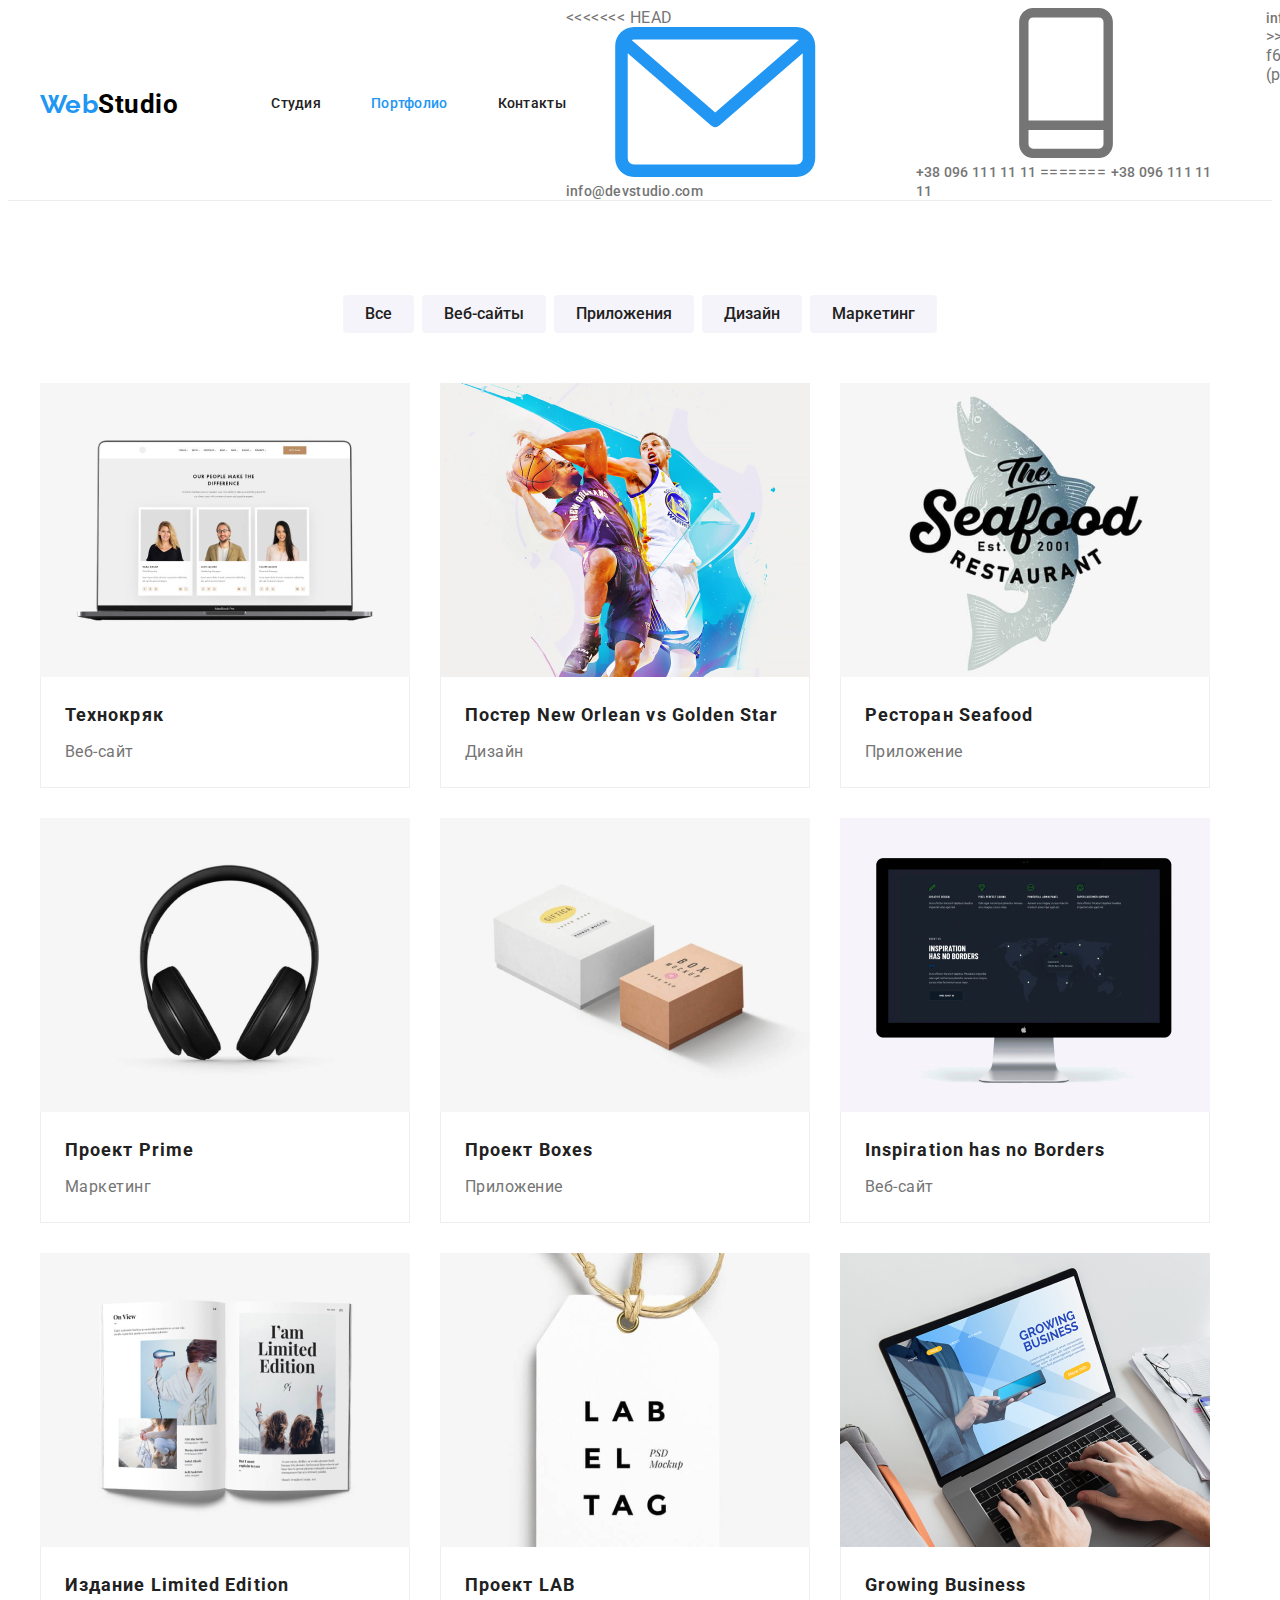
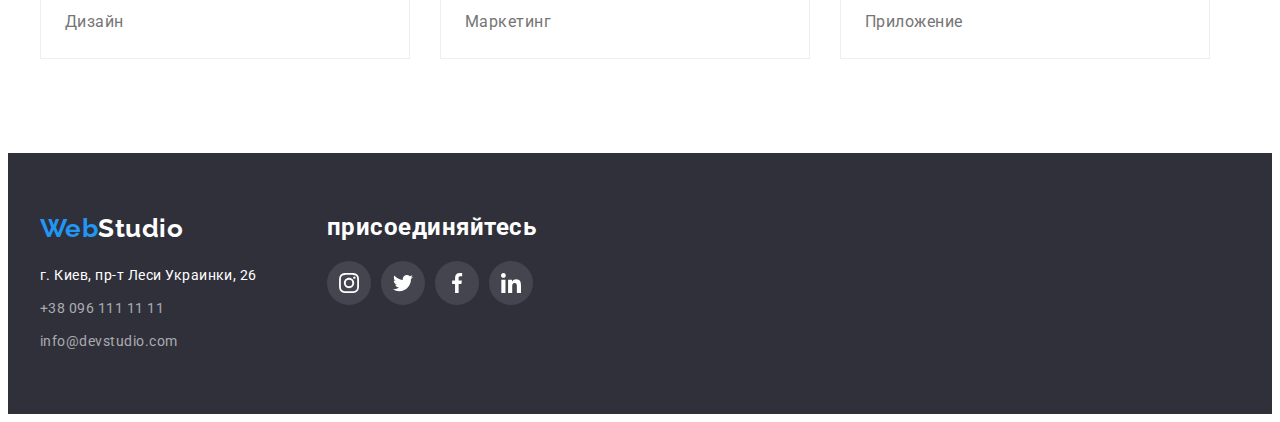
==== portfolio.html @ 820db0f3 "1" ====
<!DOCTYPE html>
<html lang="ru">
  <head>
    <meta charset="UTF-8" />
    <meta name="viewport" content="width=device-width, initial-scale=1.0" />
    <title>Document</title>
    <link rel="preconnect" href="https://fonts.googleapis.com" />
    <link rel="preconnect" href="https://fonts.gstatic.com" crossorigin />
    <link
      href="https://fonts.googleapis.com/css2?family=Raleway:wght@700&family=Roboto:wght@400;500;700;900&display=swap"
      rel="stylesheet"
    />
    <link
      rel="stylesheet"
      href="https://cdnjs.cloudflare.com/ajax/libs/modern-normalize/1.1.0/modern-normalize.min.css"
      integrity="sha512-wpPYUAdjBVSE4KJnH1VR1HeZfpl1ub8YT/NKx4PuQ5NmX2tKuGu6U/JRp5y+Y8XG2tV+wKQpNHVUX03MfMFn9Q=="
      crossorigin="anonymous"
      referrerpolicy="no-referrer"
    />
    <link rel="stylesheet" href="./css/styles.css" />
  </head>

  <body>
    <header class="head">
      <div class="container header">
        <a href="./index.html" class="logo-header"> <span>Web</span>Studio</a>
        <nav>
          <ul class="nav">
            <li class="nav-list">
              <a href="./index.html" class="nav-link">Студия</a>
            </li>
            <li class="nav-list">
              <a href="./portfolio.html" class="nav-link current">Портфолио</a>
            </li>
            <li class="nav-list"><a href="" class="nav-link">Контакты</a></li>
          </ul>
        </nav>
        <ul class="contacts">
          <li class="nav-list">
<<<<<<< HEAD
            <a class="icon-contacts" href="mailto:info@devstudio.com"
              ><svg class="icon-adress icon-tel">
                <use href="./images/icons.svg#icon-envelope-hover"></use>
              </svg>
              info@devstudio.com
            </a>
          </li>
          <li class="nav-list">
            <a class="icon-contacts" href="tel:+380961111111">
              <svg class="icon-adress icon-mail">
                <use href="./images/icons.svg#icon-Vector"></use>
              </svg>
              +38 096 111 11 11
            </a>
=======
            <a href="tel:+380961111111">+38 096 111 11 11</a>
          </li>
          <li class="nav-list">
            <a href="mailto:info@devstudio.com">info@devstudio.com</a>
>>>>>>> parent of f686915 (portfolio)
          </li>
        </ul>
      </div>
    </header>
    <main>
      <section class="section">
        <div class="container">
          <h1 class="section-title visually-hidden">Портфолио</h1>
          <ul class="nav-btn">
            <li class="link-btn">
              <button type="button" class="button">Все</button>
            </li>
            <li class="link-btn">
              <button type="button" class="button">Веб-сайты</button>
            </li>
            <li class="link-btn">
              <button type="button" class="button">Приложения</button>
            </li>
            <li class="link-btn">
              <button type="button" class="button">Дизайн</button>
            </li>
            <li class="link-btn">
              <button type="button" class="button">Маркетинг</button>
            </li>
          </ul>

          <ul class="features portfolio">
            <li class="item">
              <a href=""
                ><img
                  src="./images/tehnokryk.jpg"
                  alt="Экран ноутбука с открытым вэб сайтом"
                  width="370"
                  height="294"
                />
                <div class="image">
                  <h2 class="title">Технокряк</h2>
                  <p class="link">Веб-сайт</p>
                </div>
              </a>
            </li>
            <li class="item">
              <a href=""
                ><img
                  src="./images/NewOrlean.jpg"
                  alt="Постер New Orlean vs Golden Star"
                  width="370"
                  height="294"
                />
                <div class="image">
                  <h2 class="title">Постер New Orlean vs Golden Star</h2>
                  <p class="link">Дизайн</p>
                </div>
              </a>
            </li>
            <li class="item">
              <a href=""
                ><img
                  src="./images/Seafood.jpg"
                  alt="Лого ресторана Seafood"
                  width="370"
                  height="294"
                />
                <div class="image">
                  <h2 class="title">Ресторан Seafood</h2>
                  <p class="link">Приложение</p>
                </div>
              </a>
            </li>
            <li class="item">
              <a href=""
                ><img
                  src="./images/Prime.jpg"
                  alt="Наушники"
                  width="370"
                  height="294"
                />
                <div class="image">
                  <h2 class="title">Проект Prime</h2>
                  <p class="link">Маркетинг</p>
                </div>
              </a>
            </li>
            <li class="item">
              <a href=""
                ><img
                  src="./images/Boxes.jpg"
                  alt="Две коробки"
                  width="370"
                  height="294"
                />
                <div class="image">
                  <h2 class="title">Проект Boxes</h2>
                  <p class="link">Приложение</p>
                </div>
              </a>
            </li>
            <li class="item">
              <a href=""
                ><img
                  src="./images/InspirationhasnoBorders.jpg"
                  alt="Монитор компьютера"
                  width="370"
                  height="294"
                />
                <div class="image">
                  <h2 class="title">Inspiration has no Borders</h2>
                  <p class="link">Веб-сайт</p>
                </div>
              </a>
            </li>
            <li class="item">
              <a href=""
                ><img
                  src="./images/LimitedEdition.jpg"
                  alt="книга"
                  width="370"
                  height="294"
                />
                <div class="image">
                  <h2 class="title">Издание Limited Edition</h2>
                  <p class="link">Дизайн</p>
                </div>
              </a>
            </li>
            <li class="item">
              <a href=""
                ><img
                  src="./images/LAB.jpg"
                  alt="этикетка"
                  width="370"
                  height="294"
                />
                <div class="image">
                  <h2 class="title">Проект LAB</h2>
                  <p class="link">Маркетинг</p>
                </div>
              </a>
            </li>
            <li class="item">
              <a href=""
                ><img
                  src="./images/GrowingBusiness.jpg"
                  alt="ноутбук"
                  width="370"
                  height="294"
                />
                <div class="image">
                  <h2 class="title">Growing Business</h2>
                  <p class="link">Приложение</p>
                </div>
              </a>
            </li>
          </ul>
        </div>
      </section>
    </main>
    <footer class="footer">
      <div class="container footer-tags">
        <div class="footer-contact">
          <a href="./index.html" class="logo"> <span>Web</span>Studio</a>
          <address>
            <ul>
              <li class="footer-texst">
                <a href="" class="footer-link"
                  >г. Киев, пр-т Леси Украинки, 26</a
                >
              </li>
              <li class="footer-texst">
                <a href="tel:+380961111111" class="footer-title"
                  >+38 096 111 11 11</a
                >
              </li>
              <li class="footer-texst">
                <a href="mailto:info@devstudio.com" class="footer-title"
                  >info@devstudio.com</a
                >
              </li>
            </ul>
          </address>
        </div>
        <div class="footer-networks">
          <h2 class="title-texst footer-entry">присоединяйтесь</h2>
          <ul class="footer-list">
            <li class="footer-list">
              <a href="" class="footer-item">
                <svg class="foooter-icon">
                  <use href="./images/icons.svg#icon-instagram-2"></use>
                </svg>
              </a>
            </li>
            <li class="footer-list">
              <a href="" class="footer-item">
                <svg class="foooter-icon">
                  <use href="./images/icons.svg#icon-twitter-1"></use>
                </svg>
              </a>
            </li>
            <li class="footer-list">
              <a href="" class="footer-item">
                <svg class="foooter-icon">
                  <use href="./images/icons.svg#icon-facebook-1"></use>
                </svg>
              </a>
            </li>
            <li class="footer-list">
              <a href="" class="footer-item">
                <svg class="foooter-icon">
                  <use href="./images/icons.svg#icon-linkedin-1"></use>
                </svg>
              </a>
            </li>
          </ul>
        </div>
      </div>
    </footer>
  </body>
</html>
---- css/styles.css ----
:root {
  --accent-color: #2196f3;
  --title-text-color: #757575;
  --primary-text-title: #212121;
  --logo-black: #000000;
  --footer-text-primary: #ffffff;
  --fotter-text-title: rgba(255, 255, 255, 0.6);
  --secondary-background: #2f303a;
  --primary-background: #ffffff;
  --background: #f5f4fa;
  --but: #188ce8;
  --icon: #afb1b8;
}
body {
  background-color: var(--primary-background);
  color: var(--title-text-color);
  font-family: Roboto, sans-serif;
  letter-spacing: 0.03em;
}
ul {
  list-style: none;
  padding: 0;
  margin: 0;
}

a {
  text-decoration: none;
}
h1,
h2,
h3,
h4,
h5,
p {
  margin-top: 0;
  margin-bottom: 0;
}
/*head*/

.logo {
  color: var(--footer-text-primary);
  font-family: Raleway, sans-serif;
  font-weight: 700;
  font-size: 26px;
  line-height: 1.19;
}

.logo > span {
  color: var(--accent-color);
  font-family: Raleway, sans-serif;
  font-weight: 700;
  font-size: 26px;
  line-height: 1.19;
}

.nav-link {
  color: var(--primary-text-title);
  font-weight: 500;
  font-size: 14px;
  line-height: 1.14;
  letter-spacing: 0.02em;

  padding-top: 32px;
  padding-bottom: 32px;
  display: block;
}
.nav-list {
  margin-right: 50px;
}

.nav-list:last-child {
  margin-right: 0;
}

.nav .current {
  color: var(--accent-color);
}
.nav {
  display: flex;
  margin-left: 93px;
}

.nav-link:hover,
.nav-link:focus {
  color: var(--accent-color);
}

.contacts {
  display: flex;
  margin-left: auto;
}
.header {
  display: flex;
  align-items: center;
}
.head {
  border-bottom: 1px solid #ececec;
}

.contacts a {
  color: var(--title-text-color);
  font-weight: 500;
  font-size: 14px;
  line-height: 1.14;
  letter-spacing: 0.02em;
}

.contacts a:hover,
.contacts a:focus {
  color: #2196f3;
}
.container {
  width: 1200px;
  padding-left: 15px;
  padding-right: 15px;
  margin-left: auto;
  margin-right: auto;
}
/*hero*/
.hero {
  text-align: center;
  padding-top: 200px;
  padding-bottom: 200px;
  background-image: linear-gradient(
      to right,
      rgba(47, 48, 58, 0.4),
      rgba(47, 48, 58, 0.4)
    ),
    url(../images/Img.jpg);
  max-width: 1600px;
  margin-left: auto;
  margin-right: auto;
}
.hero-title {
  color: var(--footer-text-primary);
  font-weight: 900;
  font-size: 44px;
  line-height: 1.36;
  text-align: center;
  letter-spacing: 0.06em;
  text-transform: uppercase;

  margin-bottom: 30px;
  flex-wrap: wrap;
  margin-left: auto;
  margin-right: auto;
  max-width: 700px;
}
/*section*/

.section-desc {
  color: var(--primary-text-title);
  font-weight: 700;
  font-size: 36px;
  line-height: 1.17;
  text-align: center;

  margin-bottom: 50px;
}

.section {
  padding-top: 94px;
  padding-bottom: 94px;
}
.tagline {
  padding-bottom: 0;
}

.portfolio {
  display: flex;
  flex-wrap: wrap;
  gap: 30px;
}

.features {
  display: flex;
}
.features .title {
  color: var(--primary-text-title);
  font-weight: 700;
  font-size: 18px;
  line-height: 2;
  letter-spacing: 0.06em;

  margin-bottom: 4px;
}
.features .title-texst {
  color: var(--primary-text-title);
  font-weight: 700;
  font-size: 14px;
  line-height: 1.14;
  text-transform: uppercase;
  margin-bottom: 10px;
}

.features .tagline {
  font-size: 14px;
  line-height: 1.71;
}

.features-list {
  margin-right: 30px;
}

.features-list:last-child {
  margin-right: 0;
}

.features-icon {
  background-color: #f5f4fa;
  max-height: 120px;
  margin-bottom: 30px;
}

.icon {
  width: 70px;
  height: 70px;
  margin: 25px 100px;
}

.icon-social-networks {
  width: 20px;
  height: 20px;
}

.icon-social-networks {
  fill: var(--icon);
  width: 20px;
  height: 20px;
}

.icon-link:hover .icon-social-networks,
.icon-link:focus .icon-social-networks {
  fill: var(--primary-background);
}

.icon-link {
  display: flex;
  justify-content: center;
  align-items: center;
  width: 44px;
  height: 44px;
  border-radius: 50%;
  background-color: inherit;
}
.icon-link:hover,
.icon-link:focus {
  background-color: var(--accent-color);
}

.meta {
  display: flex;
  text-align: center;
}
.meta .title {
  color: var(--primary-text-title);
  font-weight: 500;
  font-size: 16px;
  line-height: 1.19;
  margin-bottom: 10px;
}
.meta .lead {
  font-size: 16px;
  line-height: 1.19;
  margin-bottom: 16px;
}

.meta-texst {
  padding-top: 30px;
  padding-bottom: 30px;
}

.meta-icon {
  display: flex;
  padding: 0 32px 0 32px;
  justify-content: space-between;
}

.link {
  color: var(--title-text-color);
  font-size: 16px;
  line-height: 1.9;
}

.customers {
  background-color: var(--primary-background);
}

.customers-list {
  display: flex;
  align-items: center;
  justify-content: space-between;
}

.customers-li {
  display: flex;
  justify-content: center;
  border: 1px solid #afb1b8;
  border-radius: 4px;
  width: 170px;
  height: 92px;
}

.customers-icon {
  fill: var(--icon);
}

.customers-li:hover .customers-icon,
.customers-li:focus .customers-icon {
  fill: var(--accent-color);
}

.customers-li:hover,
.customers-li:focus {
  border: 1px solid var(--accent-color);
}
.img {
  margin-right: 30px;
  background-color: var(--primary-background);
  border-radius: 0px 0px 4px 4px;
  box-shadow: 0px 1px 3px rgba(0, 0, 0, 0.12), 0px 1px 1px rgba(0, 0, 0, 0.14),
    0px 2px 1px rgba(0, 0, 0, 0.2);
}

img {
  display: block;
}
.pic {
  margin-right: 30px;
}

.pic:last-child {
  margin-right: 0;
}

.img:last-child {
  margin-right: 0;
}
.image {
  border-bottom: 1px solid #eeeeee;
  border-left: 1px solid #eeeeee;
  border-right: 1px solid #eeeeee;
  padding: 20px 24px;
}

/*footer*/
.footer-link {
  color: var(--footer-text-primary);
  font-size: 14px;
  line-height: 1.71;
  font-style: normal;

  display: block;
}
.footer-title {
  color: var(--fotter-text-title);
  font-size: 14px;
  line-height: 1.71;
  font-style: normal;

  display: block;
}
.footer-texst {
  margin-top: 9px;
}

.footer-texst:first-child {
  margin-top: 20px;
}

.footer-title:hover,
.footer-link:hover,
.footer-link:focus,
.footer-title:focus {
  color: var(--accent-color);
}

.footer {
  background-color: var(--secondary-background);
  padding-bottom: 60px;
  padding-top: 60px;
  display: block;
}

.footer-tags {
  display: flex;
}

.footer-entry {
  color: var(--footer-text-primary);
  margin-bottom: 20px;
}

.footer-contact {
  margin-right: 70px;
}

.foooter-icon {
  fill: var(--footer-text-primary);
  width: 20px;
  height: 20px;
}

.footer-item {
  display: flex;
  justify-content: center;
  align-items: center;
  width: 44px;
  height: 44px;
  border-radius: 50%;
  background-color: rgba(255, 255, 255, 0.1);
}
.footer-item:hover,
.footer-item:focus {
  background-color: var(--accent-color);
}
.footer-list:not(:last-child) {
  margin-right: 10px;
}
.footer-list {
  display: flex;
}

.logo-header {
  color: var(--logo-black);
  font-weight: 700;
  font-size: 26px;
  line-height: 1.19;
}
.logo-header > span {
  color: var(--accent-color);
  font-family: Raleway, sans-serif;
  font-weight: 700;
  font-size: 26px;
  line-height: 1.19;
}
/*button*/
.button {
  color: var(--primary-text-title);
  background-color: var(--background);
  font-weight: 500;
  font-size: 16px;
  line-height: 1.6;
  text-align: center;
  cursor: pointer;
  font-family: Roboto, sans-serif;
  border: none;
  border-width: 0;

  border-radius: 4px;
  padding: 6px 22px;
  display: inline-block;
}
.button:hover,
.button:focus {
  background-color: var(--accent-color);
  color: var(--footer-text-primary);
  box-shadow: 0px 3px 1px rgba(0, 0, 0, 0.1), 0px 1px 2px rgba(0, 0, 0, 0.08),
    0px 2px 2px rgba(0, 0, 0, 0.12);
}
.btn {
  background-color: var(--accent-color);
  color: var(--footer-text-primary);
  font-weight: 700;
  font-size: 16px;
  line-height: 1.875;
  font-family: Roboto, sans-serif;
  align-items: center;
  text-align: center;
  letter-spacing: 0.06em;
  cursor: pointer;

  border-radius: 4px;
  padding: 10px 32px;
  border-width: 0;
  min-width: 200px;
  display: inline-block;
}
.btn:hover,
.btn:focus {
  background-color: var(--but);
}

.nav-btn {
  display: flex;
  justify-content: center;
  margin-bottom: 50px;
}

.link-btn {
  margin-right: 8px;
}

.link-btn:last-child {
  margin-right: 0;
}

.caption {
  background-color: var(--background);
}
.visually-hidden {
  position: absolute;
  width: 1px;
  height: 1px;
  margin: -1px;
  border: 0;
  padding: 0;

  white-space: nowrap;
  clip-path: inset(100%);
  clip: rect(0 0 0 0);
  overflow: hidden;
}
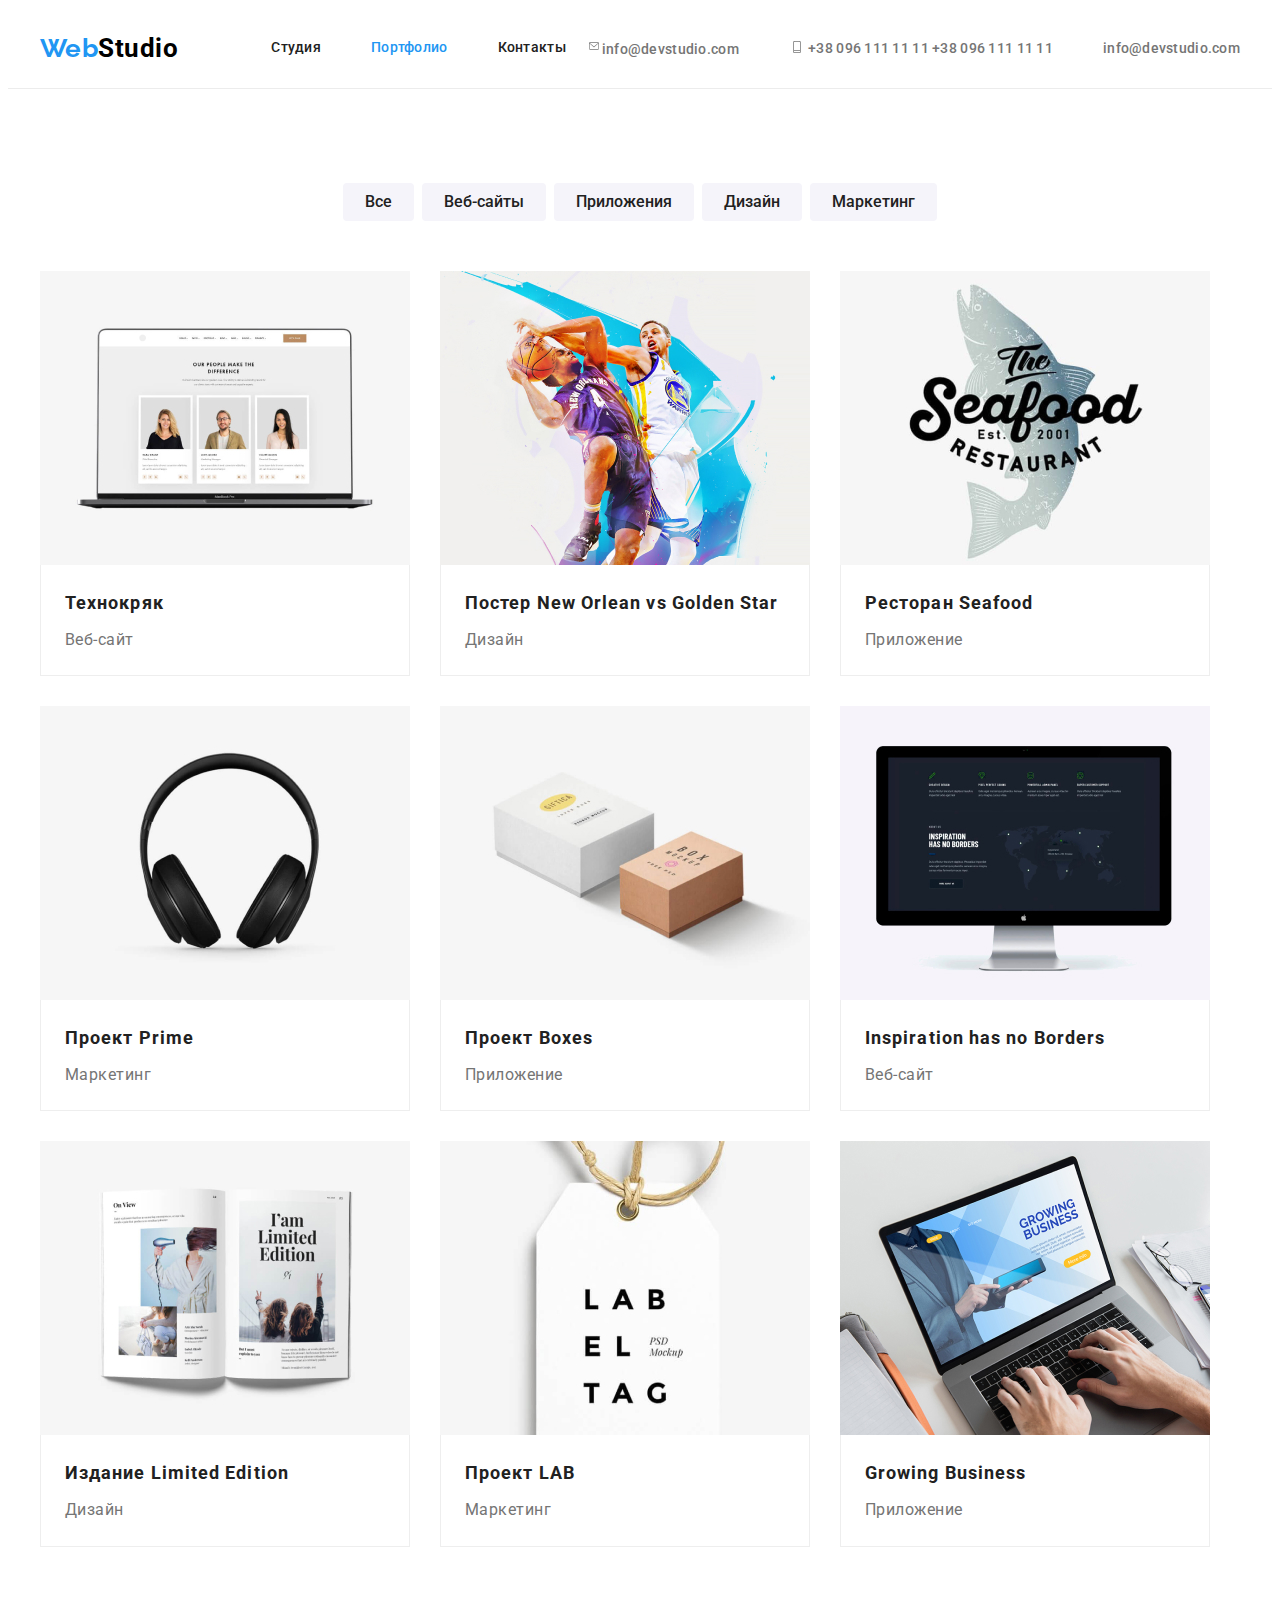
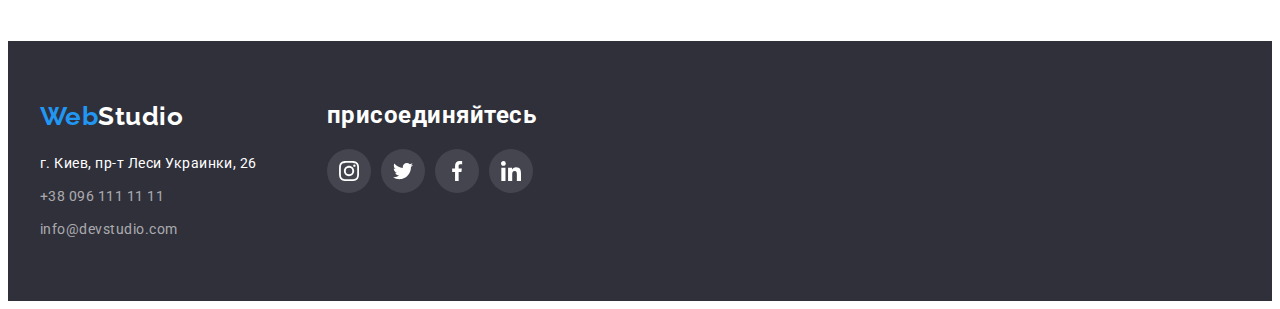
==== commit 0ac55ae6: "3" ====
--- a/portfolio.html
+++ b/portfolio.html
@@ -37,7 +37,6 @@
         </nav>
         <ul class="contacts">
           <li class="nav-list">
-<<<<<<< HEAD
             <a class="icon-contacts" href="mailto:info@devstudio.com"
               ><svg class="icon-adress icon-tel">
                 <use href="./images/icons.svg#icon-envelope-hover"></use>
@@ -52,12 +51,10 @@
               </svg>
               +38 096 111 11 11
             </a>
-=======
             <a href="tel:+380961111111">+38 096 111 11 11</a>
           </li>
           <li class="nav-list">
             <a href="mailto:info@devstudio.com">info@devstudio.com</a>
->>>>>>> parent of f686915 (portfolio)
           </li>
         </ul>
       </div>
--- a/css/styles.css
+++ b/css/styles.css
@@ -108,6 +108,22 @@
 .contacts a:hover,
 .contacts a:focus {
   color: #2196f3;
+}
+
+.icon-contacts:hover .icon-adress,
+.icon-contacts:focus .icon-adress {
+  color: var(--accent-color);
+}
+
+.icon-mail {
+  width: 16px;
+  height: 12px;
+  fill: var(--title-text-color);
+}
+.icon-tel {
+  width: 10px;
+  height: 16px;
+  fill: var(--title-text-color);
 }
 .container {
   width: 1200px;
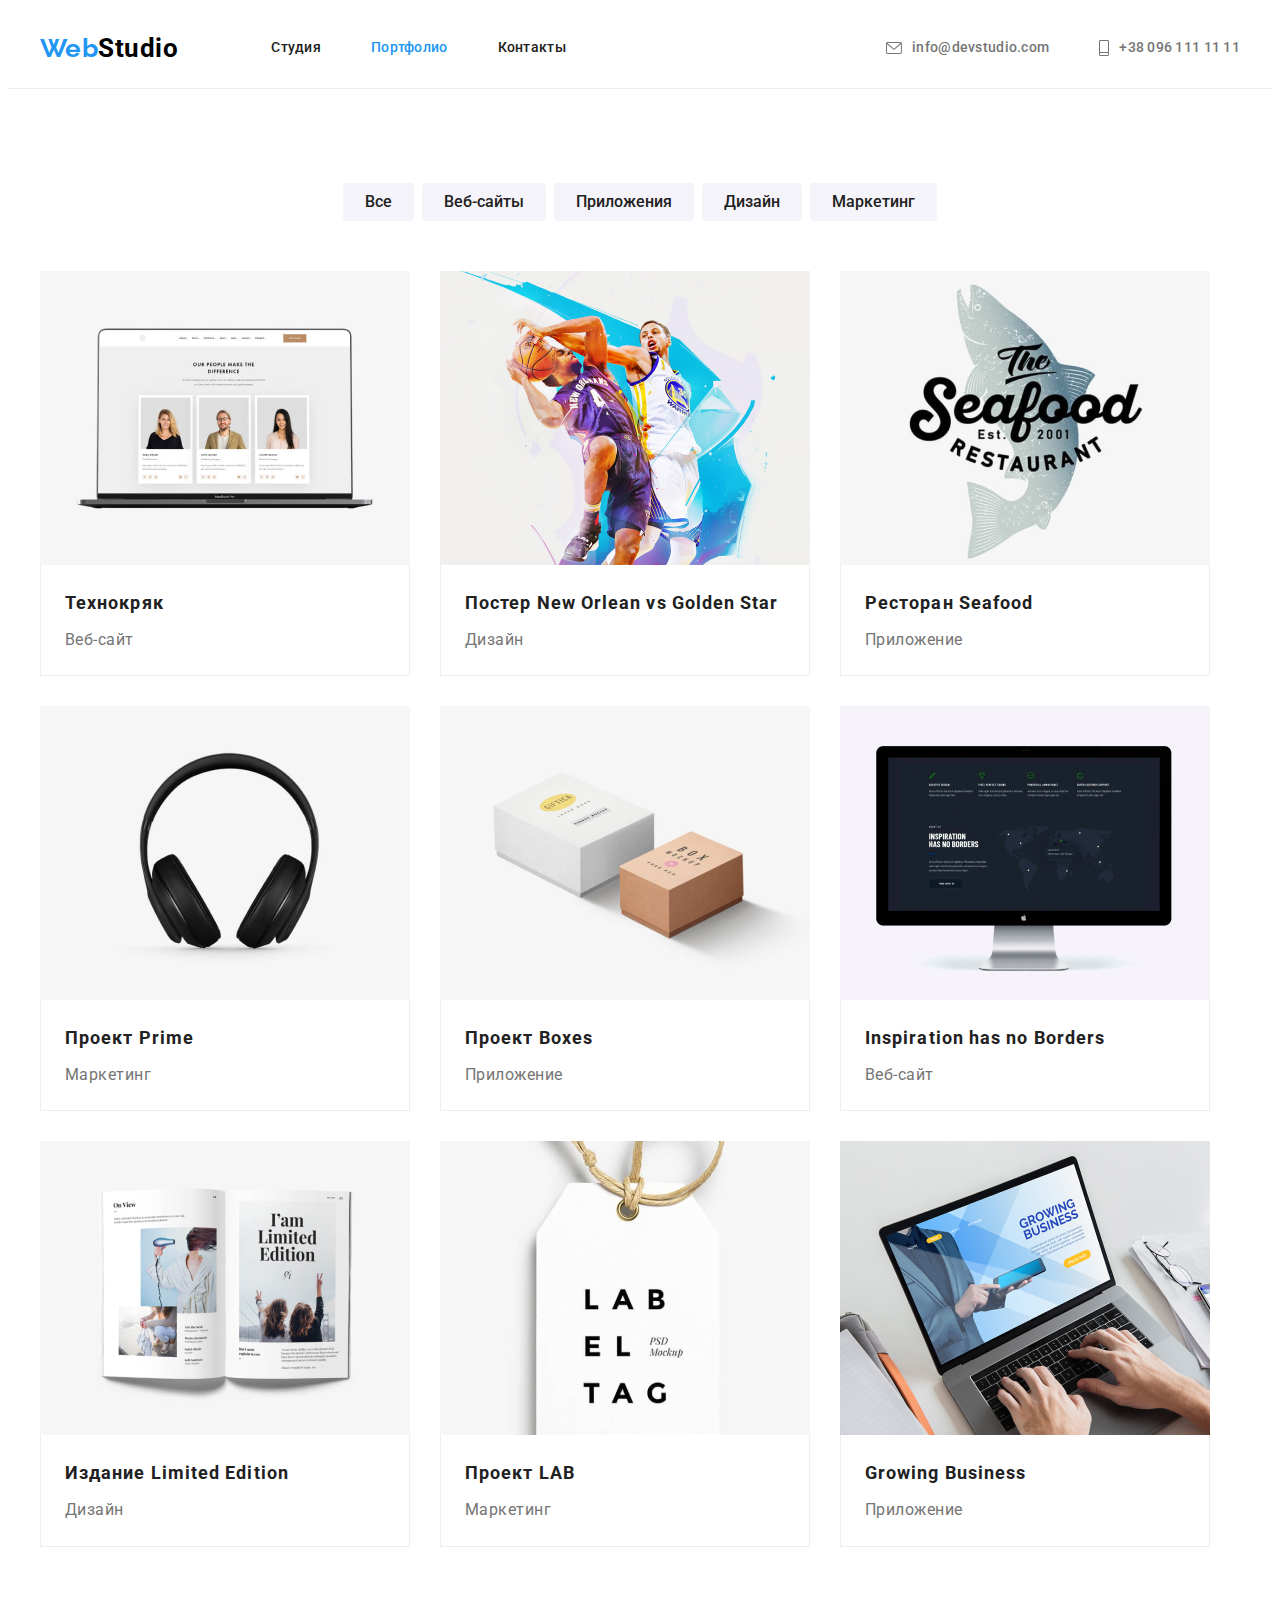
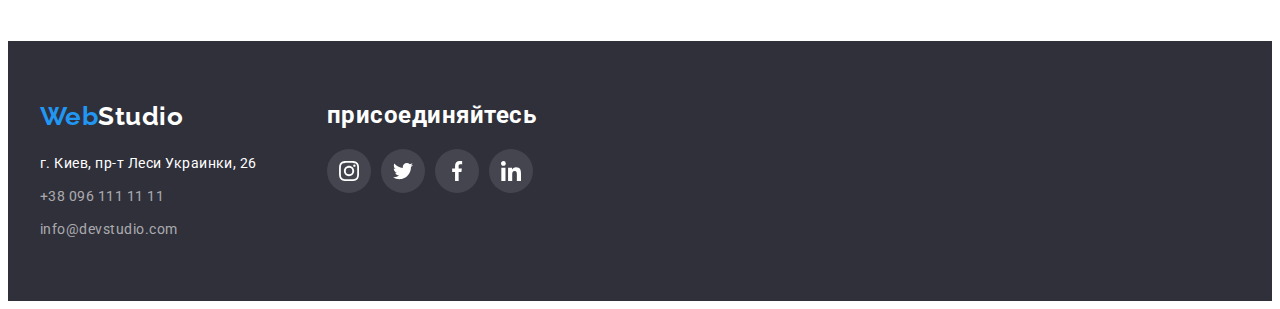
==== commit 795c1b8c: "зміни" ====
--- a/portfolio.html
+++ b/portfolio.html
@@ -38,7 +38,7 @@
         <ul class="contacts">
           <li class="nav-list">
             <a class="icon-contacts" href="mailto:info@devstudio.com"
-              ><svg class="icon-adress icon-tel">
+              ><svg class="icon-adress" width="16" height="12">
                 <use href="./images/icons.svg#icon-envelope-hover"></use>
               </svg>
               info@devstudio.com
@@ -46,15 +46,11 @@
           </li>
           <li class="nav-list">
             <a class="icon-contacts" href="tel:+380961111111">
-              <svg class="icon-adress icon-mail">
+              <svg class="icon-adress" width="10" height="16">
                 <use href="./images/icons.svg#icon-Vector"></use>
               </svg>
               +38 096 111 11 11
             </a>
-            <a href="tel:+380961111111">+38 096 111 11 11</a>
-          </li>
-          <li class="nav-list">
-            <a href="mailto:info@devstudio.com">info@devstudio.com</a>
           </li>
         </ul>
       </div>
@@ -82,8 +78,8 @@
           </ul>
 
           <ul class="features portfolio">
-            <li class="item">
-              <a href=""
+            <li class="features-item">
+              <a class="features-link" href=""
                 ><img
                   src="./images/tehnokryk.jpg"
                   alt="Экран ноутбука с открытым вэб сайтом"
@@ -96,8 +92,8 @@
                 </div>
               </a>
             </li>
-            <li class="item">
-              <a href=""
+            <li class="features-item">
+              <a class="features-link" href=""
                 ><img
                   src="./images/NewOrlean.jpg"
                   alt="Постер New Orlean vs Golden Star"
@@ -110,8 +106,8 @@
                 </div>
               </a>
             </li>
-            <li class="item">
-              <a href=""
+            <li class="features-item">
+              <a class="features-link" href=""
                 ><img
                   src="./images/Seafood.jpg"
                   alt="Лого ресторана Seafood"
@@ -124,8 +120,8 @@
                 </div>
               </a>
             </li>
-            <li class="item">
-              <a href=""
+            <li class="features-item">
+              <a class="features-link" href=""
                 ><img
                   src="./images/Prime.jpg"
                   alt="Наушники"
@@ -138,8 +134,8 @@
                 </div>
               </a>
             </li>
-            <li class="item">
-              <a href=""
+            <li class="features-item">
+              <a class="features-link" href=""
                 ><img
                   src="./images/Boxes.jpg"
                   alt="Две коробки"
@@ -152,8 +148,8 @@
                 </div>
               </a>
             </li>
-            <li class="item">
-              <a href=""
+            <li class="features-item">
+              <a class="features-link" href=""
                 ><img
                   src="./images/InspirationhasnoBorders.jpg"
                   alt="Монитор компьютера"
@@ -166,8 +162,8 @@
                 </div>
               </a>
             </li>
-            <li class="item">
-              <a href=""
+            <li class="features-item">
+              <a class="features-link" href=""
                 ><img
                   src="./images/LimitedEdition.jpg"
                   alt="книга"
@@ -180,8 +176,8 @@
                 </div>
               </a>
             </li>
-            <li class="item">
-              <a href=""
+            <li class="features-item">
+              <a class="features-link" href=""
                 ><img
                   src="./images/LAB.jpg"
                   alt="этикетка"
@@ -194,8 +190,8 @@
                 </div>
               </a>
             </li>
-            <li class="item">
-              <a href=""
+            <li class="features-item">
+              <a class="features-link" href=""
                 ><img
                   src="./images/GrowingBusiness.jpg"
                   alt="ноутбук"
--- a/css/styles.css
+++ b/css/styles.css
@@ -103,27 +103,25 @@
   font-size: 14px;
   line-height: 1.14;
   letter-spacing: 0.02em;
-}
-
-.contacts a:hover,
-.contacts a:focus {
-  color: #2196f3;
+  display: flex;
+  align-items: center;
 }
 
 .icon-contacts:hover .icon-adress,
 .icon-contacts:focus .icon-adress {
+  fill: var(--accent-color);
+}
+
+.icon-contacts:hover,
+.icon-contacts:focus {
   color: var(--accent-color);
 }
 
-.icon-mail {
-  width: 16px;
-  height: 12px;
+.icon-adress {
   fill: var(--title-text-color);
-}
-.icon-tel {
-  width: 10px;
-  height: 16px;
-  fill: var(--title-text-color);
+  justify-content: center;
+  align-items: center;
+  margin-right: 10px;
 }
 .container {
   width: 1200px;
@@ -311,6 +309,7 @@
 .customers-li {
   display: flex;
   justify-content: center;
+  align-items: center;
   border: 1px solid #afb1b8;
   border-radius: 4px;
   width: 170px;
@@ -330,6 +329,12 @@
 .customers-li:focus {
   border: 1px solid var(--accent-color);
 }
+.features-item:hover,
+.features-item:focus {
+  box-shadow: 0px 1px 1px rgba(0, 0, 0, 0.12), 0px 4px 4px rgba(0, 0, 0, 0.06),
+    1px 4px 6px rgba(0, 0, 0, 0.16);
+}
+
 .img {
   margin-right: 30px;
   background-color: var(--primary-background);
